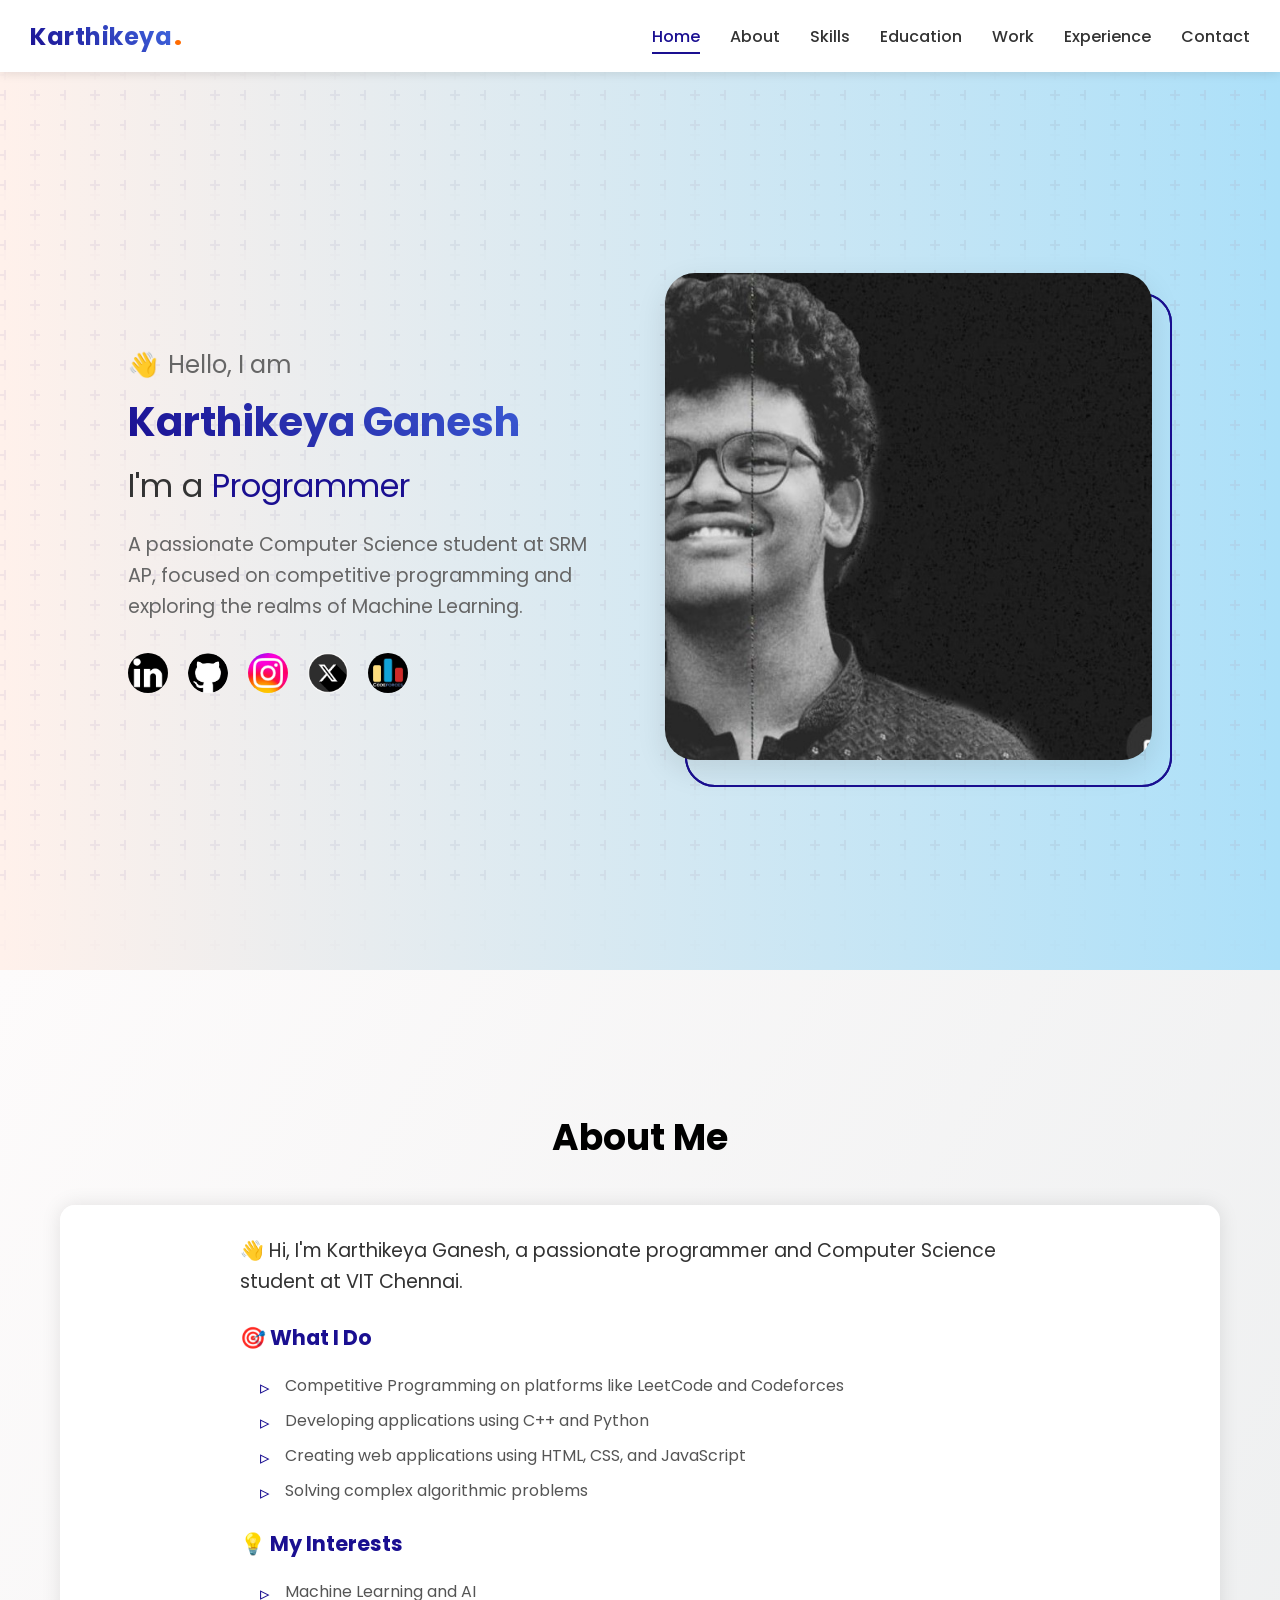
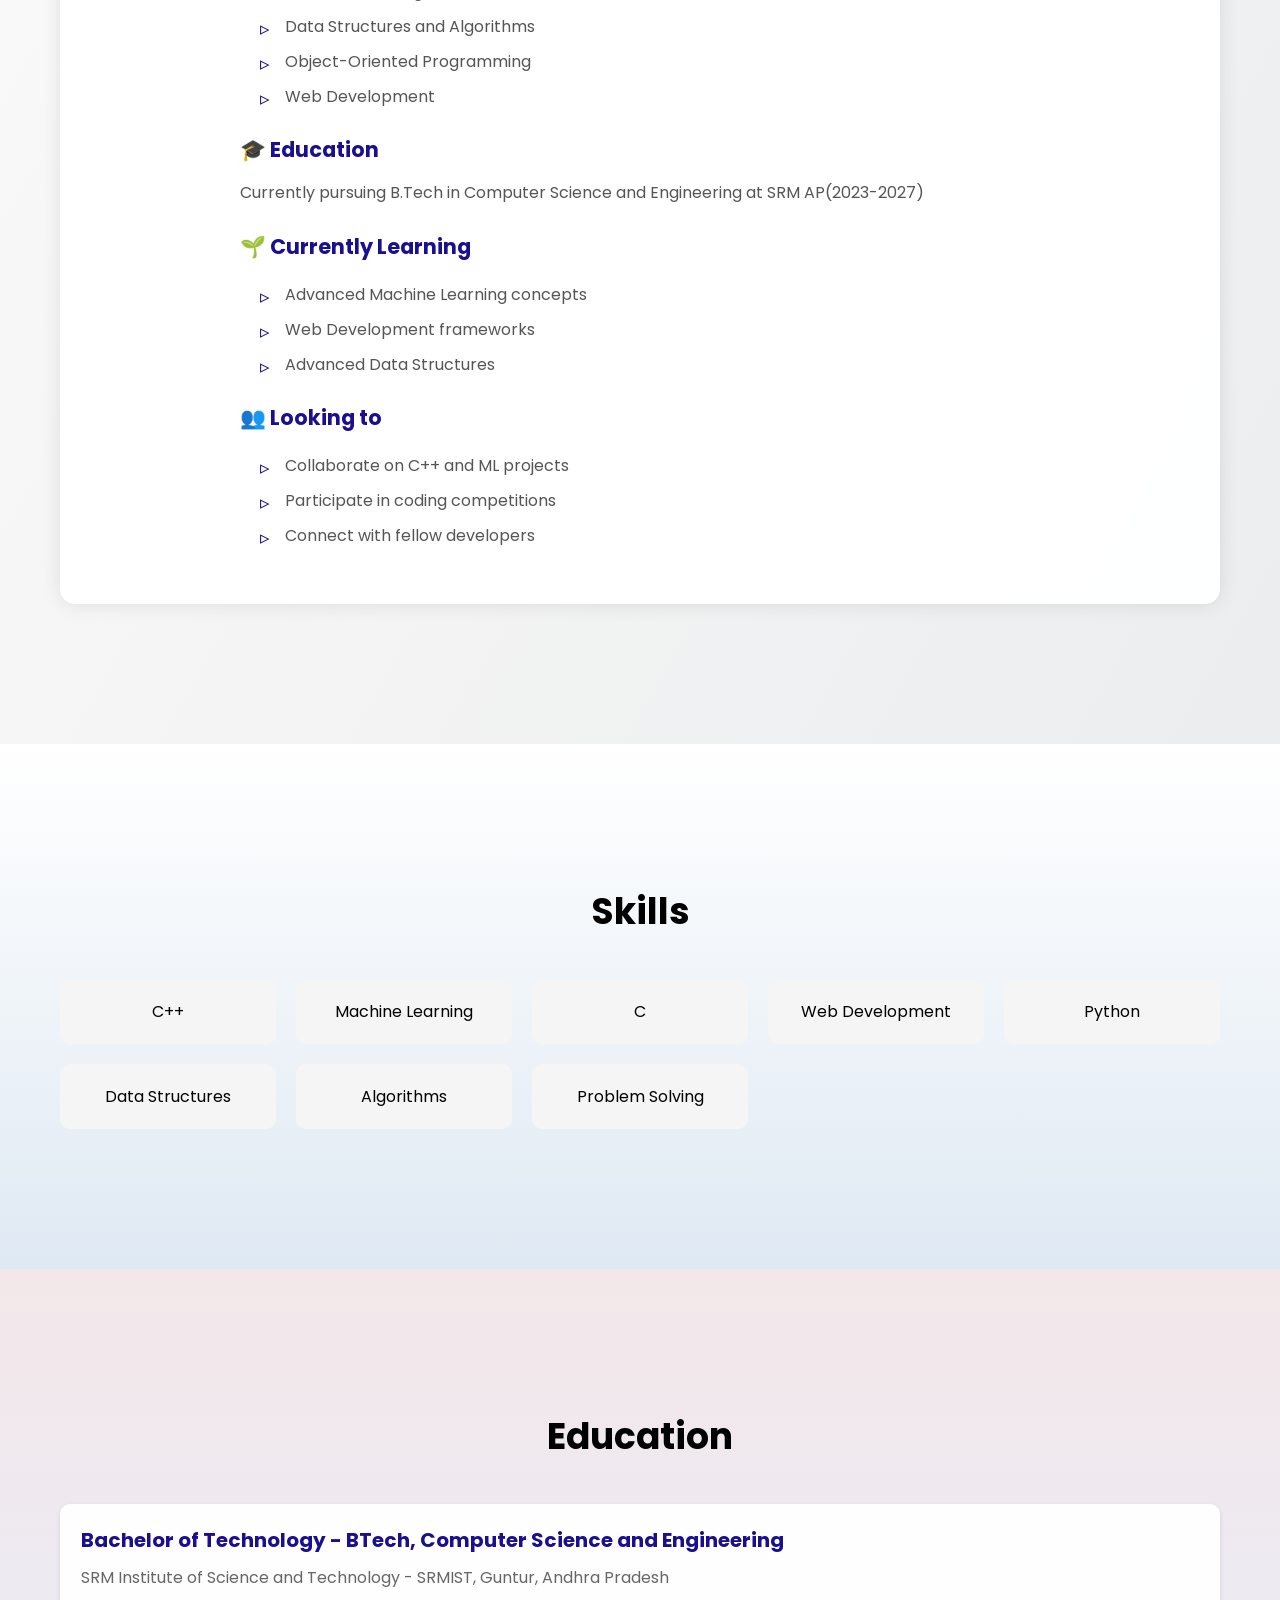
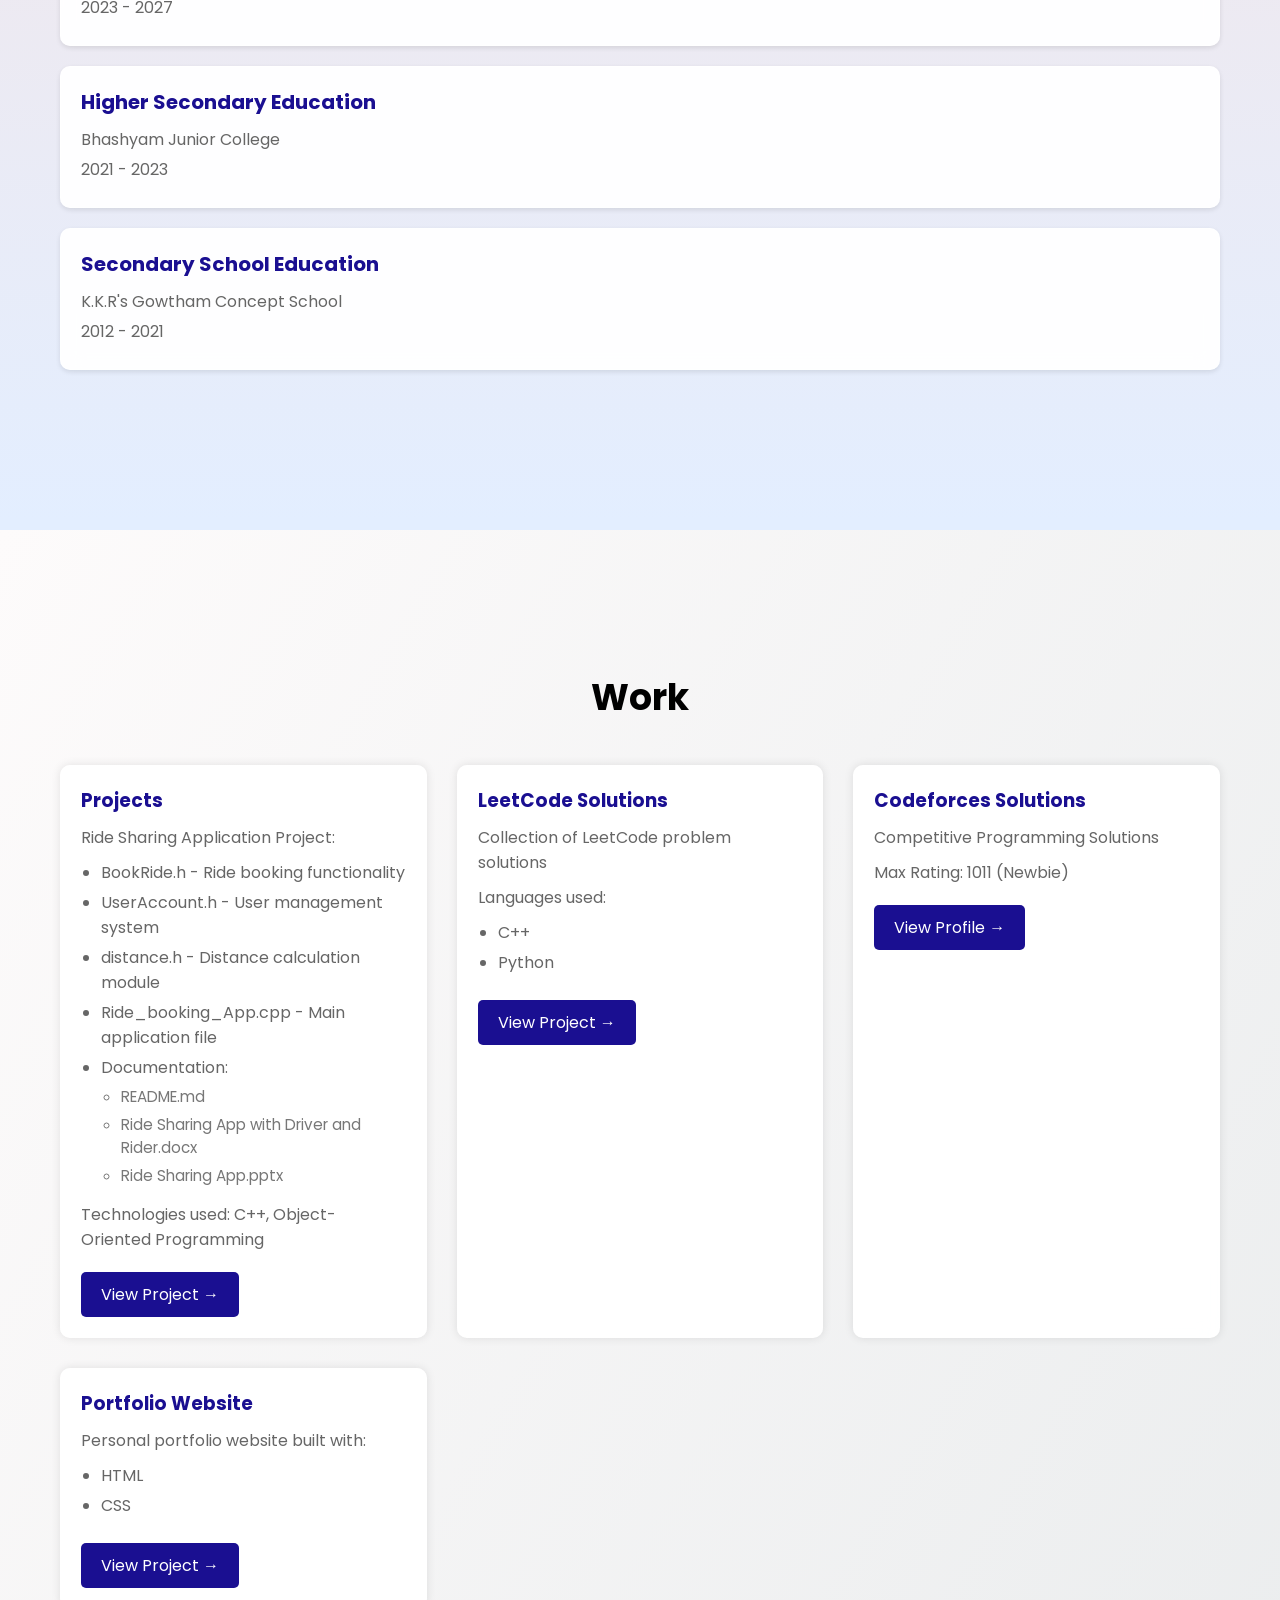
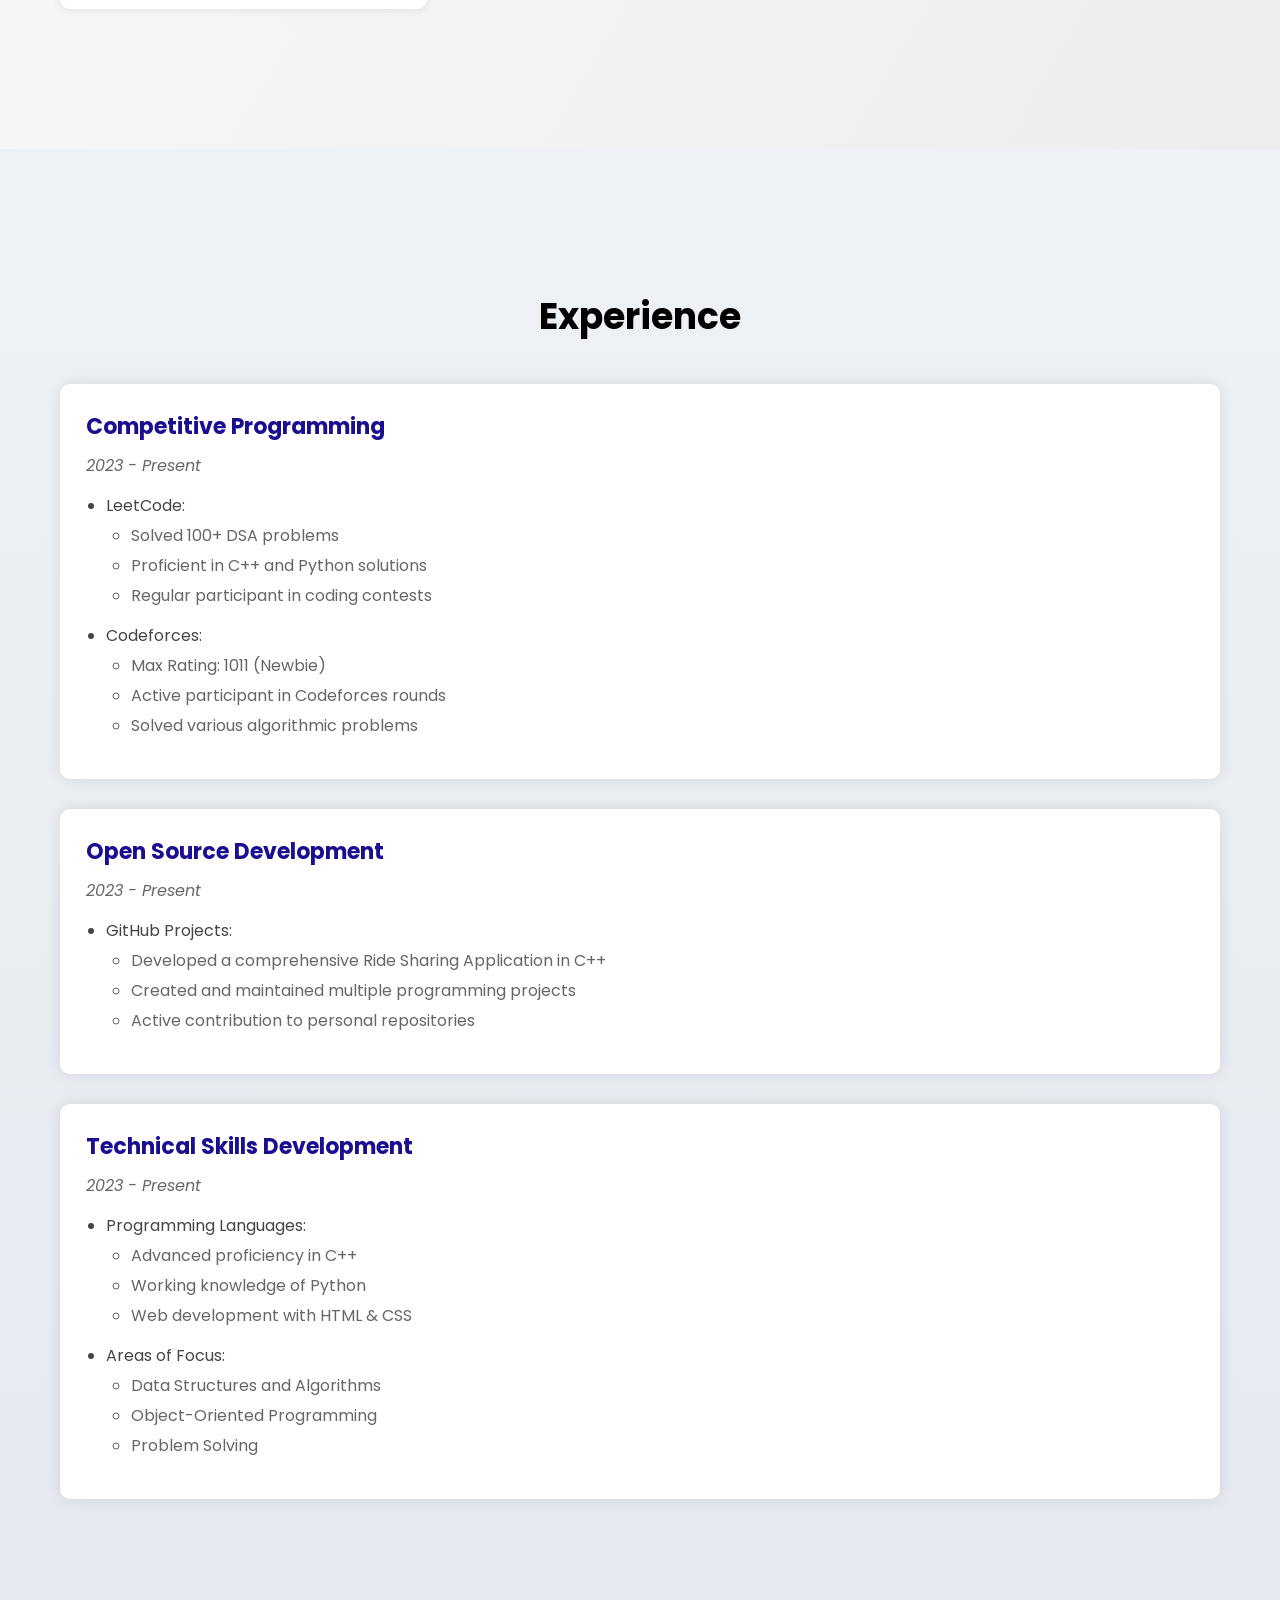
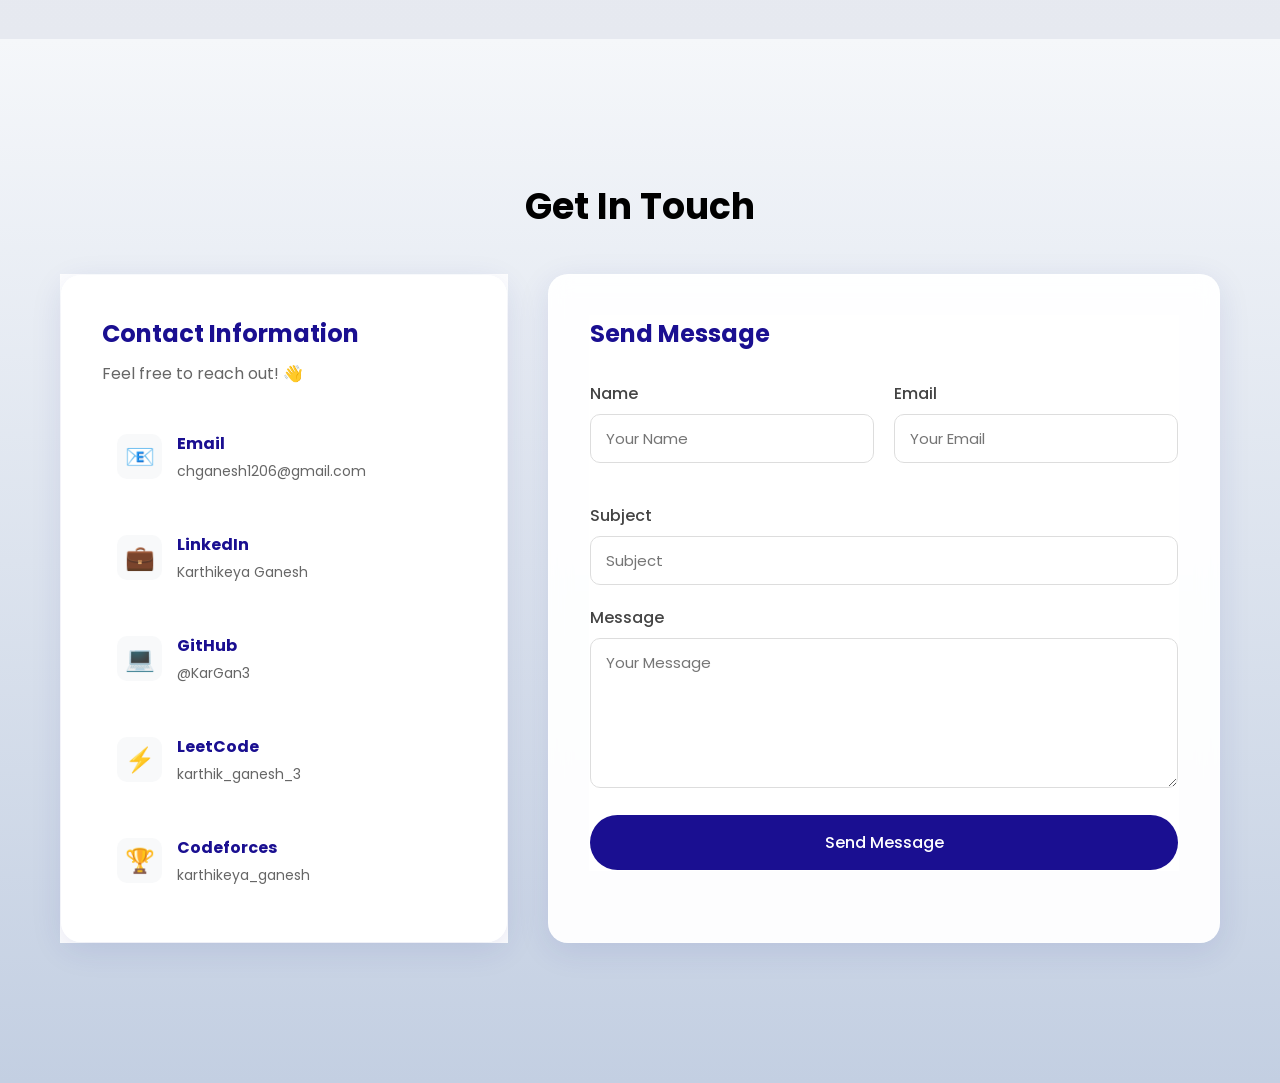
==== Index.html @ 3fb60b32 "portfolio" ====
<!DOCTYPE html>
<html lang="en">
<head>
  <meta charset="UTF-8">
  <meta name="viewport" content="width=device-width, initial-scale=1.0">
  <title>Portfolio</title>
  <link rel="stylesheet" href="portfolio.css">
  <link href="https://fonts.googleapis.com/css2?family=Poppins:wght@400;500;600;700&display=swap" rel="stylesheet">
</head>
<body>
  <nav>
    <div class="nav-brand">
      <span class="brand-text">Karthikeya</span>
      <span class="brand-dot">.</span>
    </div>
    <div class="nav-links">
      <a href="#home" class="active">Home</a>
      <a href="#about">About</a>
      <a href="#skills">Skills</a>
      <a href="#education">Education</a>
      <a href="#work">Work</a>
      <a href="#experience">Experience</a>
      <a href="#contact">Contact</a>
    </div>
  </nav>

  <section id="home" class="hero">
    <div class="hero-content">
      <div class="greeting">
        <span class="wave">👋</span> Hello, I am
      </div>
      <h1 class="name">Karthikeya Ganesh</h1>
      <div class="typing-container">
        <span class="static-text">I'm a </span>
        <span class="dynamic-text">
          <span>Programmer</span>
          <span>Problem Solver</span>
          <span>DSA Enthusiast</span>
        </span>
      </div>
      <p class="bio">
        A passionate Computer Science student at SRM AP, focused on competitive programming 
        and exploring the realms of Machine Learning.
      </p>
      <div class="social-links">
        <a href="https://www.linkedin.com/in/karthikeya-ganesh-0286682b3" target="_blank">
          <img src="linkedin.png" alt="LinkedIn">
        </a>
        <a href="https://github.com/KarGan3" target="_blank">
          <img src="github.png" alt="GitHub">
        </a>
        <a href="https://instagram.com/kartik_ganesh_3" target="_blank">
          <img src="instagram.jpeg" alt="Instagram">
        </a>
        <a href="https://leetcode.com/u/karthik_ganesh_3/" target="_blank">
          <img src="leetcode.png" alt="LeetCode">
        </a>
        <a href="https://codeforces.com/profile/karthikeya_ganesh" target="_blank">
          <img src="codeforces.png" alt="Codeforces">
        </a>
      </div>
    </div>
    <div class="hero-image">
      <img src="hero.jpeg" alt="Karthikeya Ganesh">
      <div class="hero-shape"></div>
    </div>
  </section>

  <section id="about">
    <div class="container">
      <h2>About Me</h2>
      <div class="about-content">
        <div class="about-text">
          <p class="about-intro">👋 Hi, I'm Karthikeya Ganesh, a passionate programmer and Computer Science student at VIT Chennai.</p>
          
          <div class="about-section">
            <h3>🎯 What I Do</h3>
            <ul>
              <li>Competitive Programming on platforms like LeetCode and Codeforces</li>
              <li>Developing applications using C++ and Python</li>
              <li>Creating web applications using HTML, CSS, and JavaScript</li>
              <li>Solving complex algorithmic problems</li>
            </ul>
          </div>

          <div class="about-section">
            <h3>💡 My Interests</h3>
            <ul>
              <li>Machine Learning and AI</li>
              <li>Data Structures and Algorithms</li>
              <li>Object-Oriented Programming</li>
              <li>Web Development</li>
            </ul>
          </div>

          <div class="about-section">
            <h3>🎓 Education</h3>
            <p>Currently pursuing B.Tech in Computer Science and Engineering at SRM AP(2023-2027)</p>
          </div>

          <div class="about-section">
            <h3>🌱 Currently Learning</h3>
            <ul>
              <li>Advanced Machine Learning concepts</li>
              <li>Web Development frameworks</li>
              <li>Advanced Data Structures</li>
            </ul>
          </div>

          <div class="about-section">
            <h3>👥 Looking to</h3>
            <ul>
              <li>Collaborate on C++ and ML projects</li>
              <li>Participate in coding competitions</li>
              <li>Connect with fellow developers</li>
            </ul>
          </div>
        </div>
      </div>
    </div>
  </section>

  <section id="skills">
    <div class="container">
      <h2>Skills</h2>
      <div class="skills-grid">
        <div class="skill-item">C++</div>
        <div class="skill-item">Machine Learning</div>
        <div class="skill-item">C</div>
        <div class="skill-item">Web Development</div>
        <div class="skill-item">Python</div>
        <div class="skill-item">Data Structures</div>
        <div class="skill-item">Algorithms</div>
        <div class="skill-item">Problem Solving</div>
      </div>
    </div>
  </section>

  <section id="education">
    <div class="container">
      <h2>Education</h2>
      <div class="education-item">
        <h3>Bachelor of Technology - BTech, Computer Science and Engineering</h3>
        <p>SRM Institute of Science and Technology - SRMIST, Guntur, Andhra Pradesh</p>
        <p>2023 - 2027</p>
      </div>
      <div class="education-item">
        <h3>Higher Secondary Education</h3>
        <p>Bhashyam Junior College</p>
        <p>2021 - 2023</p>
      </div>
      <div class="education-item">
        <h3>Secondary School Education</h3>
        <p>K.K.R's Gowtham Concept School</p>
        <p>2012 - 2021</p>
      </div>
    </div>
  </section>

  <section id="work">
    <div class="container">
      <h2>Work</h2>
      <div class="work-grid">
        <div class="work-item">
          <h3>Projects</h3>
          <p>Ride Sharing Application Project:</p>
          <ul>
            <li>BookRide.h - Ride booking functionality</li>
            <li>UserAccount.h - User management system</li>
            <li>distance.h - Distance calculation module</li>
            <li>Ride_booking_App.cpp - Main application file</li>
            <li>Documentation:
              <ul>
                <li>README.md</li>
                <li>Ride Sharing App with Driver and Rider.docx</li>
                <li>Ride Sharing App.pptx</li>
              </ul>
            </li>
          </ul>
          <p>Technologies used: C++, Object-Oriented Programming</p>
          <a href="https://github.com/KarGan3/project" target="_blank" class="project-link">View Project →</a>
        </div>
        <div class="work-item">
          <h3>LeetCode Solutions</h3>
          <p>Collection of LeetCode problem solutions</p>
          <p>Languages used:</p>
          <ul>
            <li>C++</li>
            <li>Python</li>
          </ul>
          <a href="https://github.com/KarGan3/LeetCode" target="_blank" class="project-link">View Project →</a>
        </div>
        <div class="work-item">
          <h3>Codeforces Solutions</h3>
          <p>Competitive Programming Solutions</p>
          <p>Max Rating: 1011 (Newbie)</p>
          <a href="https://codeforces.com/profile/karthikeya_ganesh" target="_blank" class="project-link">View Profile →</a>
        </div>
        <div class="work-item">
          <h3>Portfolio Website</h3>
          <p>Personal portfolio website built with:</p>
          <ul>
            <li>HTML</li>
            <li>CSS</li>
          </ul>
          <a href="https://github.com/KarGan3/portfolio" target="_blank" class="project-link">View Project →</a>
        </div>
      </div>
    </div>
  </section>

  <section id="experience">
    <div class="container">
      <h2>Experience</h2>
      <div class="experience-grid">
        <div class="experience-item">
          <h3>Competitive Programming</h3>
          <p class="experience-period">2023 - Present</p>
          <ul>
            <li>LeetCode:
              <ul>
                <li>Solved 100+ DSA problems</li>
                <li>Proficient in C++ and Python solutions</li>
                <li>Regular participant in coding contests</li>
              </ul>
            </li>
            <li>Codeforces:
              <ul>
                <li>Max Rating: 1011 (Newbie)</li>
                <li>Active participant in Codeforces rounds</li>
                <li>Solved various algorithmic problems</li>
              </ul>
            </li>
          </ul>
        </div>

        <div class="experience-item">
          <h3>Open Source Development</h3>
          <p class="experience-period">2023 - Present</p>
          <ul>
            <li>GitHub Projects:
              <ul>
                <li>Developed a comprehensive Ride Sharing Application in C++</li>
                <li>Created and maintained multiple programming projects</li>
                <li>Active contribution to personal repositories</li>
              </ul>
            </li>
          </ul>
        </div>

        <div class="experience-item">
          <h3>Technical Skills Development</h3>
          <p class="experience-period">2023 - Present</p>
          <ul>
            <li>Programming Languages:
              <ul>
                <li>Advanced proficiency in C++</li>
                <li>Working knowledge of Python</li>
                <li>Web development with HTML & CSS</li>
              </ul>
            </li>
            <li>Areas of Focus:
              <ul>
                <li>Data Structures and Algorithms</li>
                <li>Object-Oriented Programming</li>
                <li>Problem Solving</li>
              </ul>
            </li>
          </ul>
        </div>
      </div>
    </div>
  </section>

  <section id="contact">
    <div class="container">
      <h2>Get In Touch</h2>
      <div class="contact-wrapper">
        <div class="contact-info">
          <div class="contact-card">
            <div class="contact-header">
              <h3>Contact Information</h3>
              <p>Feel free to reach out! 👋</p>
            </div>
            
            <div class="contact-links">
              <a href="mailto:chganesh1206@gmail.com" class="contact-link">
                <div class="icon">📧</div>
                <div class="link-content">
                  <h4>Email</h4>
                  <p>chganesh1206@gmail.com</p>
                </div>
              </a>

              <a href="https://www.linkedin.com/in/karthikeya-ganesh-0286682b3" target="_blank" class="contact-link">
                <div class="icon">💼</div>
                <div class="link-content">
                  <h4>LinkedIn</h4>
                  <p>Karthikeya Ganesh</p>
                </div>
              </a>

              <a href="https://github.com/KarGan3" target="_blank" class="contact-link">
                <div class="icon">💻</div>
                <div class="link-content">
                  <h4>GitHub</h4>
                  <p>@KarGan3</p>
                </div>
              </a>

              <a href="https://leetcode.com/u/karthik_ganesh_3/" target="_blank" class="contact-link">
                <div class="icon">⚡</div>
                <div class="link-content">
                  <h4>LeetCode</h4>
                  <p>karthik_ganesh_3</p>
                </div>
              </a>

              <a href="https://codeforces.com/profile/karthikeya_ganesh" target="_blank" class="contact-link">
                <div class="icon">🏆</div>
                <div class="link-content">
                  <h4>Codeforces</h4>
                  <p>karthikeya_ganesh</p>
                </div>
              </a>
            </div>
          </div>
        </div>

        <div class="contact-form-wrapper">
          <form class="contact-form">
            <h3>Send Message</h3>
            <div class="form-row">
              <div class="form-group">
                <label for="name">Name</label>
                <input type="text" id="name" required placeholder="Your Name">
              </div>
              <div class="form-group">
                <label for="email">Email</label>
                <input type="email" id="email" required placeholder="Your Email">
              </div>
            </div>
            <div class="form-group">
              <label for="subject">Subject</label>
              <input type="text" id="subject" required placeholder="Subject">
            </div>
            <div class="form-group">
              <label for="message">Message</label>
              <textarea id="message" required placeholder="Your Message"></textarea>
            </div>
            <button type="submit" class="send-btn">Send Message</button>
          </form>
        </div>
      </div>
    </div>
  </section>

  <script>
    // Add scroll event listener to handle nav bar styling
    window.addEventListener('scroll', function() {
      const nav = document.querySelector('nav');
      if (window.scrollY > 50) {
        nav.classList.add('scrolled');
      } else {
        nav.classList.remove('scrolled');
      }
    });

    // Add active class to current section in nav
    const sections = document.querySelectorAll('section');
    const navLinks = document.querySelectorAll('.nav-links a');

    window.addEventListener('scroll', () => {
      let current = '';
      
      sections.forEach(section => {
        const sectionTop = section.offsetTop;
        const sectionHeight = section.clientHeight;
        
        if (pageYOffset >= sectionTop - 150) {
          current = section.getAttribute('id');
        }
      });

      navLinks.forEach(link => {
        link.classList.remove('active');
        if (link.getAttribute('href').slice(1) === current) {
          link.classList.add('active');
        }
      });
    });

    // Typing animation
    const texts = document.querySelectorAll('.dynamic-text span');
    let index = 0;

    function changeText() {
      texts[index].classList.remove('active');
      index = (index + 1) % texts.length;
      texts[index].classList.add('active');
    }

    texts[0].classList.add('active');
    setInterval(changeText, 3000);
  </script>
</body>
</html>
---- portfolio.css ----
* {
    margin: 0;
    padding: 0;
    box-sizing: border-box;
    font-family: 'Poppins', sans-serif;
  }
  
  body {
    background: #fff;
    overflow-x: hidden;
    padding-top: 70px;
  }
  
  nav {
    position: fixed;
    top: 0;
    left: 0;
    right: 0;
    z-index: 1000;
    background: rgba(255, 255, 255, 0.95);
    backdrop-filter: blur(10px);
    padding: 15px 30px;
    display: flex;
    justify-content: space-between;
    align-items: center;
    box-shadow: 0 2px 10px rgba(0, 0, 0, 0.1);
    transition: all 0.3s ease;
  }
  
  .nav-brand {
    display: flex;
    align-items: center;
    font-size: 24px;
    font-weight: 700;
    color: #1a0f91;
    text-decoration: none;
    letter-spacing: 0.5px;
  }
  
  .brand-text {
    background: linear-gradient(45deg, #1a0f91, #4169E1);
    -webkit-background-clip: text;
    -webkit-text-fill-color: transparent;
    transition: all 0.3s ease;
  }
  
  .brand-dot {
    color: #ff6b00;
    font-size: 28px;
    margin-left: 2px;
    animation: pulse 2s infinite;
  }
  
  @keyframes pulse {
    0% { transform: scale(1); }
    50% { transform: scale(1.2); }
    100% { transform: scale(1); }
  }
  
  .nav-brand:hover .brand-text {
    background: linear-gradient(45deg, #4169E1, #1a0f91);
    -webkit-background-clip: text;
    -webkit-text-fill-color: transparent;
  }
  
  nav.scrolled {
    padding: 10px 30px;
    background: rgba(255, 255, 255, 0.98);
  }
  
  .nav-links {
    display: flex;
    gap: 30px;
  }
  
  .nav-links a {
    color: #333;
    text-decoration: none;
    font-weight: 500;
    transition: color 0.3s ease;
    position: relative;
  }
  
  .nav-links a:hover {
    color: #1a0f91;
  }
  
  .nav-links a::after {
    content: '';
    position: absolute;
    bottom: -5px;
    left: 0;
    width: 0;
    height: 2px;
    background: #1a0f91;
    transition: width 0.3s ease;
  }
  
  .nav-links a:hover::after {
    width: 100%;
  }
  
  .nav-links a.active {
    color: #1a0f91;
  }
  
  .nav-links a.active::after {
    width: 100%;
  }
  
  .hero {
    min-height: 100vh;
    display: flex;
    align-items: center;
    justify-content: space-between;
    padding: 0 10%;
    gap: 50px;
    position: relative;
    overflow: hidden;
  }
  
  .hero-content {
    flex: 1;
    max-width: 600px;
  }
  
  .hero-content h1 {
    font-size: 2.5em;
    color: #333;
    margin-bottom: 10px;
  }
  
  .hero-content h2 {
    font-size: 3em;
    color: #1a0f91;
    margin-bottom: 20px;
  }
  
  .hero-content h2 span {
    background: linear-gradient(45deg, #1a0f91, #4169E1);
    -webkit-background-clip: text;
    -webkit-text-fill-color: transparent;
  }
  
  .hero-content p {
    font-size: 1.2em;
    color: #666;
    margin-bottom: 30px;
  }
  
  .hero-image {
    flex: 1;
    max-width: 500px;
    position: relative;
  }
  
  .hero-image img {
    width: 100%;
    height: auto;
    border-radius: 30px;
    box-shadow: 0 10px 30px rgba(0,0,0,0.1);
    transition: transform 0.3s ease;
    object-fit: cover;
    aspect-ratio: 1;
  }
  
  .hero-image::before {
    content: '';
    position: absolute;
    top: 20px;
    left: 20px;
    right: -20px;
    bottom: -20px;
    border: 2px solid #1a0f91;
    border-radius: 30px;
    z-index: -1;
    transition: all 0.3s ease;
  }
  
  .hero-image:hover img {
    transform: translate(-10px, -10px);
  }
  
  .hero-image:hover::before {
    transform: translate(10px, 10px);
  }
  
  .about-btn {
    display: inline-block;
    padding: 15px 30px;
    background: #1a0f91;
    color: white;
    text-decoration: none;
    border-radius: 25px;
    font-weight: 500;
    transition: all 0.3s ease;
    margin-bottom: 30px;
  }
  
  .about-btn:hover {
    background: #150c6e;
    transform: translateY(-2px);
    box-shadow: 0 5px 15px rgba(26, 15, 145, 0.2);
  }
  
  .social-links {
    display: flex;
    gap: 20px;
    align-items: center;
  }
  
  .social-links a {
    width: 40px;
    height: 40px;
    border-radius: 50%;
    overflow: hidden;
    transition: transform 0.3s ease;
  }
  
  .social-links img {
    width: 100%;
    height: 100%;
    object-fit: cover;
  }
  
  .social-links a:hover {
    transform: translateY(-5px);
  }
  
  .background-pattern {
    position: absolute;
    top: 0;
    left: 0;
    width: 100%;
    height: 100%;
    z-index: -1;
    opacity: 0.1;
    pointer-events: none;
  }
  
  .container {
    max-width: 1200px;
    margin: 0 auto;
    padding: 80px 20px;
  }
  
  section {
    padding: 60px 0;
  }
  
  section h2 {
    text-align: center;
    margin-bottom: 40px;
    font-size: 36px;
  }
  
  .skills-grid {
    display: grid;
    grid-template-columns: repeat(auto-fit, minmax(200px, 1fr));
    gap: 20px;
    text-align: center;
  }
  
  .skill-item {
    padding: 20px;
    background: #f5f5f5;
    border-radius: 10px;
    transition: transform 0.3s ease, box-shadow 0.3s ease;
  }
  
  .skill-item:hover {
    transform: translateY(-5px);
    box-shadow: 0 5px 15px rgba(0,0,0,0.1);
  }
  
  .work-grid {
    display: grid;
    grid-template-columns: repeat(auto-fit, minmax(300px, 1fr));
    gap: 30px;
  }
  
  .work-item {
    background: #fff;
    border-radius: 10px;
    padding: 20px;
    overflow: hidden;
    box-shadow: 0 0 10px rgba(0,0,0,0.1);
    transition: transform 0.3s ease;
    background: rgba(255, 255, 255, 0.95);
    backdrop-filter: blur(10px);
    border: 1px solid rgba(255, 255, 255, 0.18);
  }
  
  .work-item:hover {
    transform: translateY(-5px);
  }
  
  .work-item h3 {
    color: #1a0f91;
    margin-bottom: 10px;
  }
  
  .work-item p {
    color: #666;
    margin-bottom: 10px;
  }
  
  .work-item ul {
    color: #666;
    margin-left: 20px;
    margin-bottom: 15px;
  }
  
  .work-item ul li {
    margin-bottom: 5px;
  }
  
  .project-link {
    display: inline-block;
    padding: 10px 20px;
    background: #1a0f91;
    color: white;
    text-decoration: none;
    border-radius: 5px;
    margin-top: 10px;
    transition: background 0.3s ease;
  }
  
  .project-link:hover {
    background: #150c6e;
  }
  
  .about-content ul {
    margin: 20px 0;
    padding-left: 20px;
  }
  
  .about-content li {
    margin: 10px 0;
  }
  
  .education-item {
    background: #f8f9fa;
    padding: 20px;
    border-radius: 10px;
    margin-bottom: 20px;
    box-shadow: 0 2px 5px rgba(0,0,0,0.1);
    background: rgba(255, 255, 255, 0.95);
    backdrop-filter: blur(10px);
    border: 1px solid rgba(255, 255, 255, 0.18);
  }
  
  .education-item h3 {
    color: #1a0f91;
    margin-bottom: 10px;
    font-size: 20px;
  }
  
  .education-item p {
    color: #666;
    margin-bottom: 5px;
  }
  
  .work-item ul ul {
    margin-left: 20px;
    margin-top: 5px;
    margin-bottom: 5px;
  }
  
  .work-item ul ul li {
    font-size: 0.95em;
    color: #777;
  }
  
  .about-content {
    background: #fff;
    border-radius: 15px;
    padding: 30px;
    box-shadow: 0 0 20px rgba(0,0,0,0.1);
    background: rgba(255, 255, 255, 0.95);
    backdrop-filter: blur(10px);
    border: 1px solid rgba(255, 255, 255, 0.18);
  }
  
  .about-intro {
    font-size: 1.2em;
    color: #333;
    margin-bottom: 25px;
    line-height: 1.6;
  }
  
  .about-section {
    margin-bottom: 25px;
  }
  
  .about-section h3 {
    color: #1a0f91;
    font-size: 1.3em;
    margin-bottom: 15px;
    display: flex;
    align-items: center;
    gap: 10px;
  }
  
  .about-section p {
    color: #555;
    line-height: 1.6;
    margin-bottom: 15px;
  }
  
  .about-section ul {
    list-style-type: none;
    padding-left: 20px;
  }
  
  .about-section ul li {
    color: #555;
    margin-bottom: 10px;
    position: relative;
    padding-left: 25px;
  }
  
  .about-section ul li::before {
    content: "▹";
    color: #1a0f91;
    position: absolute;
    left: 0;
    font-size: 1.2em;
  }
  
  .about-text {
    max-width: 800px;
    margin: 0 auto;
  }
  
  @media (max-width: 768px) {
    .about-content {
      padding: 20px;
    }
  
    .about-intro {
      font-size: 1.1em;
    }
  
    .about-section h3 {
      font-size: 1.2em;
    }
  
    nav {
      padding: 10px 20px;
    }
  
    .nav-brand {
      font-size: 20px;
    }
  
    .nav-links {
      gap: 15px;
      font-size: 0.9em;
    }
  }
  
  /* Hover effects */
  .about-section ul li:hover {
    transform: translateX(5px);
    transition: transform 0.3s ease;
  }
  
  .about-content:hover {
    transform: translateY(-5px);
    transition: transform 0.3s ease;
  }
  
  /* Section-specific backgrounds */
  #home {
    background: linear-gradient(to right, #fff1eb 0%, #ace0f9 100%);
  }
  
  #about {
    background: linear-gradient(120deg, #fdfbfb 0%, #ebedee 100%);
  }
  
  #skills {
    background: linear-gradient(to top, #dfe9f3 0%, white 100%);
  }
  
  #education {
    background: linear-gradient(to bottom, #f3e7e9 0%, #e3eeff 99%, #e3eeff 100%);
  }
  
  #work {
    background: linear-gradient(120deg, #fdfbfb 0%, #ebedee 100%);
  }
  
  #experience {
    background: linear-gradient(to top, #e6e9f0 0%, #eef1f5 100%);
  }
  
  #contact {
    background: linear-gradient(to bottom, #f5f7fa 0%, #c3cfe2 100%);
  }
  
  /* Add subtle pattern overlay */
  section::before {
    content: '';
    position: absolute;
    top: 0;
    left: 0;
    width: 100%;
    height: 100%;
    background-image: url("data:image/svg+xml,%3Csvg width='60' height='60' viewBox='0 0 60 60' xmlns='http://www.w3.org/2000/svg'%3E%3Cg fill='none' fill-rule='evenodd'%3E%3Cg fill='%239C92AC' fill-opacity='0.05'%3E%3Cpath d='M36 34v-4h-2v4h-4v2h4v4h2v-4h4v-2h-4zm0-30V0h-2v4h-4v2h4v4h2V6h4V4h-4zM6 34v-4H4v4H0v2h4v4h2V6h4V4H6zM6 4V0H4v4H0v2h4v4h2V6h4V4H6z'/%3E%3C/g%3E%3C/g%3E%3C/svg%3E");
    opacity: 0.5;
    z-index: 0;
    pointer-events: none;
  }
  
  /* Ensure content stays above pattern */
  section > * {
    position: relative;
    z-index: 1;
  }
  
  /* Smooth transitions between sections */
  section {
    transition: background-color 0.5s ease;
  }
  
  /* Add subtle animation to background on hover */
  section:hover::before {
    animation: patternMove 20s linear infinite;
  }
  
  @keyframes patternMove {
    0% {
      background-position: 0 0;
    }
    100% {
      background-position: 60px 60px;
    }
  }
  
  /* Add glass effect to cards */
  .work-item,
  .education-item,
  .experience-item,
  .about-content,
  .contact-info,
  .contact-form {
    background: rgba(255, 255, 255, 0.95);
    backdrop-filter: blur(10px);
    border: 1px solid rgba(255, 255, 255, 0.18);
  }
  
  .experience-grid {
    display: grid;
    gap: 30px;
    margin-top: 20px;
  }
  
  .experience-item {
    background: #fff;
    border-radius: 10px;
    padding: 25px;
    box-shadow: 0 0 15px rgba(0,0,0,0.1);
    transition: transform 0.3s ease;
  }
  
  .experience-item:hover {
    transform: translateY(-5px);
  }
  
  .experience-item h3 {
    color: #1a0f91;
    margin-bottom: 10px;
    font-size: 22px;
  }
  
  .experience-period {
    color: #666;
    font-style: italic;
    margin-bottom: 15px;
  }
  
  .experience-item ul {
    margin-left: 20px;
    color: #444;
  }
  
  .experience-item ul ul {
    margin-left: 25px;
    margin-top: 5px;
    margin-bottom: 15px;
  }
  
  .experience-item ul li {
    margin-bottom: 10px;
  }
  
  .experience-item ul ul li {
    color: #666;
    margin-bottom: 5px;
  }
  
  .contact-wrapper {
    display: grid;
    grid-template-columns: 1fr 1.5fr;
    gap: 40px;
    margin-top: 30px;
  }
  
  .contact-card {
    background: rgba(255, 255, 255, 0.95);
    padding: 40px;
    border-radius: 20px;
    box-shadow: 0 8px 32px rgba(31, 38, 135, 0.1);
    backdrop-filter: blur(10px);
    border: 1px solid rgba(255, 255, 255, 0.18);
  }
  
  .contact-header {
    margin-bottom: 30px;
  }
  
  .contact-header h3 {
    color: #1a0f91;
    font-size: 24px;
    margin-bottom: 10px;
  }
  
  .contact-header p {
    color: #666;
    font-size: 16px;
  }
  
  .contact-links {
    display: flex;
    flex-direction: column;
    gap: 20px;
  }
  
  .contact-link {
    display: flex;
    align-items: center;
    padding: 15px;
    border-radius: 12px;
    background: rgba(255, 255, 255, 0.8);
    text-decoration: none;
    transition: all 0.3s ease;
  }
  
  .contact-link:hover {
    transform: translateX(10px);
    background: rgba(255, 255, 255, 0.95);
    box-shadow: 0 5px 15px rgba(0, 0, 0, 0.1);
  }
  
  .icon {
    width: 45px;
    height: 45px;
    background: #f8f9fa;
    border-radius: 10px;
    display: flex;
    align-items: center;
    justify-content: center;
    font-size: 24px;
    margin-right: 15px;
  }
  
  .link-content h4 {
    color: #1a0f91;
    margin-bottom: 5px;
  }
  
  .link-content p {
    color: #666;
    font-size: 14px;
  }
  
  .contact-form-wrapper {
    background: rgba(255, 255, 255, 0.95);
    padding: 40px;
    border-radius: 20px;
    box-shadow: 0 8px 32px rgba(31, 38, 135, 0.1);
    backdrop-filter: blur(10px);
    border: 1px solid rgba(255, 255, 255, 0.18);
  }
  
  .contact-form h3 {
    color: #1a0f91;
    font-size: 24px;
    margin-bottom: 30px;
  }
  
  .form-row {
    display: grid;
    grid-template-columns: 1fr 1fr;
    gap: 20px;
    margin-bottom: 20px;
  }
  
  .form-group {
    margin-bottom: 20px;
  }
  
  .form-group label {
    display: block;
    margin-bottom: 8px;
    color: #444;
    font-weight: 500;
  }
  
  .form-group input,
  .form-group textarea {
    width: 100%;
    padding: 12px 15px;
    border: 1px solid #ddd;
    border-radius: 10px;
    font-size: 15px;
    transition: all 0.3s ease;
    background: rgba(255, 255, 255, 0.9);
  }
  
  .form-group input:focus,
  .form-group textarea:focus {
    border-color: #1a0f91;
    outline: none;
    box-shadow: 0 0 0 3px rgba(26, 15, 145, 0.1);
  }
  
  .form-group textarea {
    height: 150px;
    resize: vertical;
  }
  
  .send-btn {
    background: #1a0f91;
    color: white;
    border: none;
    padding: 15px 30px;
    border-radius: 30px;
    font-size: 16px;
    cursor: pointer;
    transition: all 0.3s ease;
    width: 100%;
    font-weight: 500;
  }
  
  .send-btn:hover {
    background: #150c6e;
    transform: translateY(-2px);
    box-shadow: 0 5px 15px rgba(26, 15, 145, 0.2);
  }
  
  @media (max-width: 768px) {
    .contact-wrapper {
      grid-template-columns: 1fr;
    }
  
    .form-row {
      grid-template-columns: 1fr;
    }
  
    .contact-card,
    .contact-form-wrapper {
      padding: 30px;
    }
  }
  
  @media (max-width: 968px) {
    .hero {
      flex-direction: column;
      text-align: center;
      padding: 100px 5% 50px;
    }
  
    .hero-content {
      margin-bottom: 50px;
    }
  
    .social-links {
      justify-content: center;
    }
  
    .hero-image {
      max-width: 80%;
    }
  }
  
  @media (max-width: 480px) {
    .hero-content h1 {
      font-size: 2em;
    }
  
    .hero-content h2 {
      font-size: 2.5em;
    }
  
    .hero-image {
      max-width: 90%;
    }
  }
  
  .greeting {
    font-size: 1.5em;
    color: #666;
    margin-bottom: 10px;
    display: flex;
    align-items: center;
    gap: 10px;
  }
  
  .wave {
    animation: wave 2s infinite;
    display: inline-block;
    transform-origin: 70% 70%;
  }
  
  @keyframes wave {
    0% { transform: rotate(0deg); }
    10% { transform: rotate(14deg); }
    20% { transform: rotate(-8deg); }
    30% { transform: rotate(14deg); }
    40% { transform: rotate(-4deg); }
    50% { transform: rotate(10deg); }
    60% { transform: rotate(0deg); }
    100% { transform: rotate(0deg); }
  }
  
  .name {
    font-size: 3.5em;
    background: linear-gradient(45deg, #1a0f91, #4169E1);
    -webkit-background-clip: text;
    -webkit-text-fill-color: transparent;
    margin-bottom: 20px;
  }
  
  .typing-container {
    font-size: 2em;
    margin-bottom: 20px;
    color: #333;
  }
  
  .dynamic-text {
    display: inline-block;
    position: relative;
    color: #1a0f91;
  }
  
  .dynamic-text span {
    display: none;
  }
  
  .dynamic-text span.active {
    display: inline-block;
  }
  
  .bio {
    font-size: 1.2em;
    color: #666;
    line-height: 1.6;
    margin-bottom: 30px;
    max-width: 600px;
  }
  
  .cta-buttons {
    display: flex;
    gap: 20px;
    margin-bottom: 40px;
  }
  
  .primary-btn, .secondary-btn {
    padding: 15px 30px;
    border-radius: 30px;
    font-weight: 500;
    transition: all 0.3s ease;
    text-decoration: none;
  }
  
  .primary-btn {
    background: #1a0f91;
    color: white;
  }
  
  .secondary-btn {
    border: 2px solid #1a0f91;
    color: #1a0f91;
  }
  
  .primary-btn:hover {
    transform: translateY(-2px);
    box-shadow: 0 5px 15px rgba(26, 15, 145, 0.2);
    background: #150c6e;
  }
  
  .secondary-btn:hover {
    transform: translateY(-2px);
    box-shadow: 0 5px 15px rgba(26, 15, 145, 0.1);
    background: rgba(26, 15, 145, 0.1);
  }
  
  .social-links {
    display: flex;
    gap: 20px;
  }
  
  .social-link {
    width: 45px;
    height: 45px;
    border-radius: 50%;
    background: #f5f5f5;
    display: flex;
    align-items: center;
    justify-content: center;
    color: #1a0f91;
    text-decoration: none;
    transition: all 0.3s ease;
    font-size: 1.2em;
  }
  
  .social-link:hover {
    transform: translateY(-5px);
    background: #1a0f91;
    color: white;
    box-shadow: 0 5px 15px rgba(26, 15, 145, 0.2);
  }
  
  .hero-image {
    flex: 1;
    max-width: 500px;
    position: relative;
  }
  
  .hero-image img {
    width: 100%;
    height: auto;
    border-radius: 30px;
    position: relative;
    z-index: 2;
    transition: transform 0.3s ease;
  }
  
  .hero-shape {
    position: absolute;
    top: 20px;
    left: 20px;
    right: -20px;
    bottom: -20px;
    border: 2px solid #1a0f91;
    border-radius: 30px;
    z-index: 1;
    transition: all 0.3s ease;
  }
  
  .hero-image:hover img {
    transform: translate(-10px, -10px);
  }
  
  .hero-image:hover .hero-shape {
    transform: translate(10px, 10px);
  }
  
  @media (max-width: 968px) {
    .hero {
      flex-direction: column;
      text-align: center;
      padding: 120px 5% 50px;
    }
  
    .greeting {
      justify-content: center;
    }
  
    .cta-buttons {
      justify-content: center;
    }
  
    .social-links {
      justify-content: center;
    }
  
    .hero-image {
      max-width: 80%;
      margin-top: 50px;
    }
  
    .name {
      font-size: 2.8em;
    }
  
    .typing-container {
      font-size: 1.6em;
    }
  }
  
  @media (max-width: 480px) {
    .name {
      font-size: 2.2em;
    }
  
    .typing-container {
      font-size: 1.4em;
    }
  
    .cta-buttons {
      flex-direction: column;
    }
  
    .hero-image {
      max-width: 90%;
    }
  }
  
  /* Updated Skill badges with hexagonal shape */
  .skill-badges {
    display: flex;
    flex-wrap: wrap;
    gap: 20px;
    margin: 30px 0;
    justify-content: center;
  }
  
  .skill-badge {
    background: white;
    padding: 15px 25px;
    clip-path: polygon(10% 0, 90% 0, 100% 50%, 90% 100%, 10% 100%, 0 50%);
    box-shadow: 0 2px 4px rgba(0,0,0,0.1);
    transition: all 0.3s ease;
    border: 1px solid #e0e0e0;
    min-width: 140px;
    text-align: center;
    font-weight: 500;
  }
  
  .skill-badge:hover {
    transform: translateY(-5px);
    box-shadow: 0 4px 8px rgba(0,0,0,0.15);
    background: linear-gradient(45deg, #1a0f91, #4169E1);
    color: white;
  }
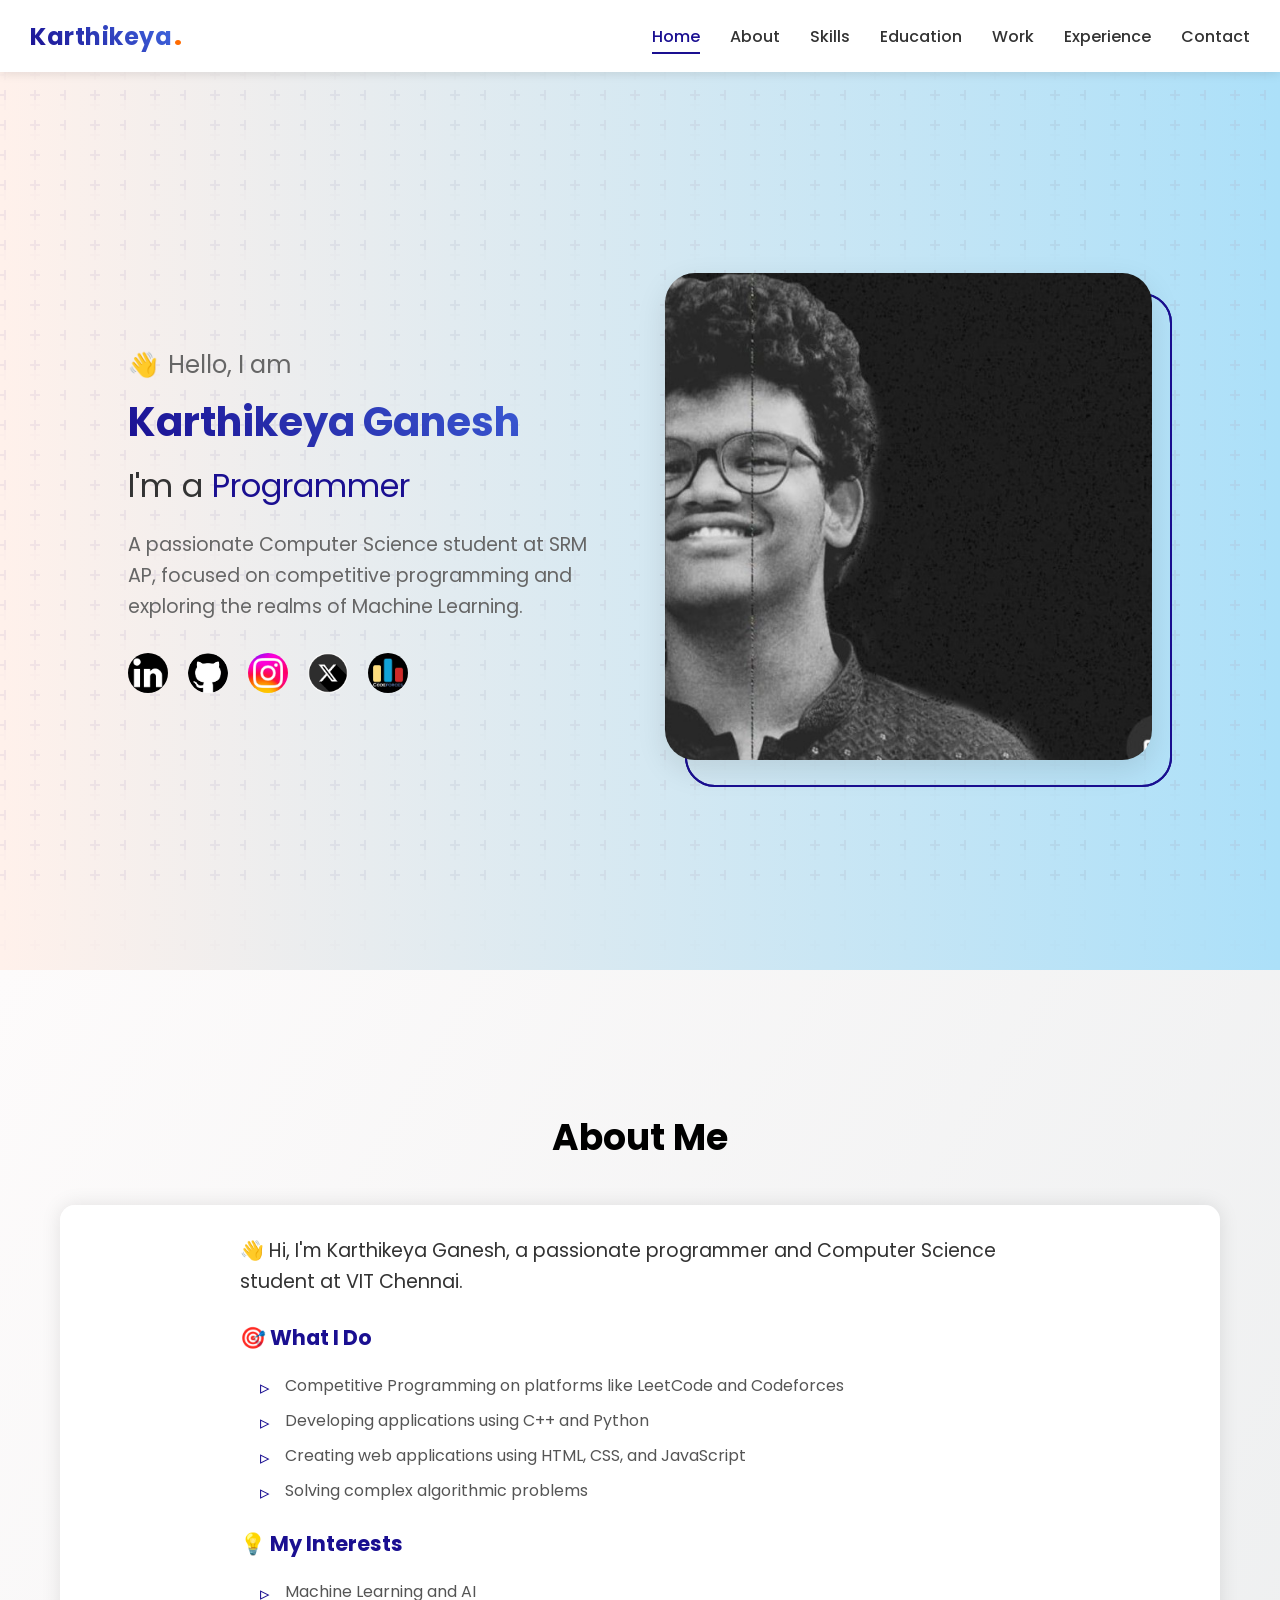
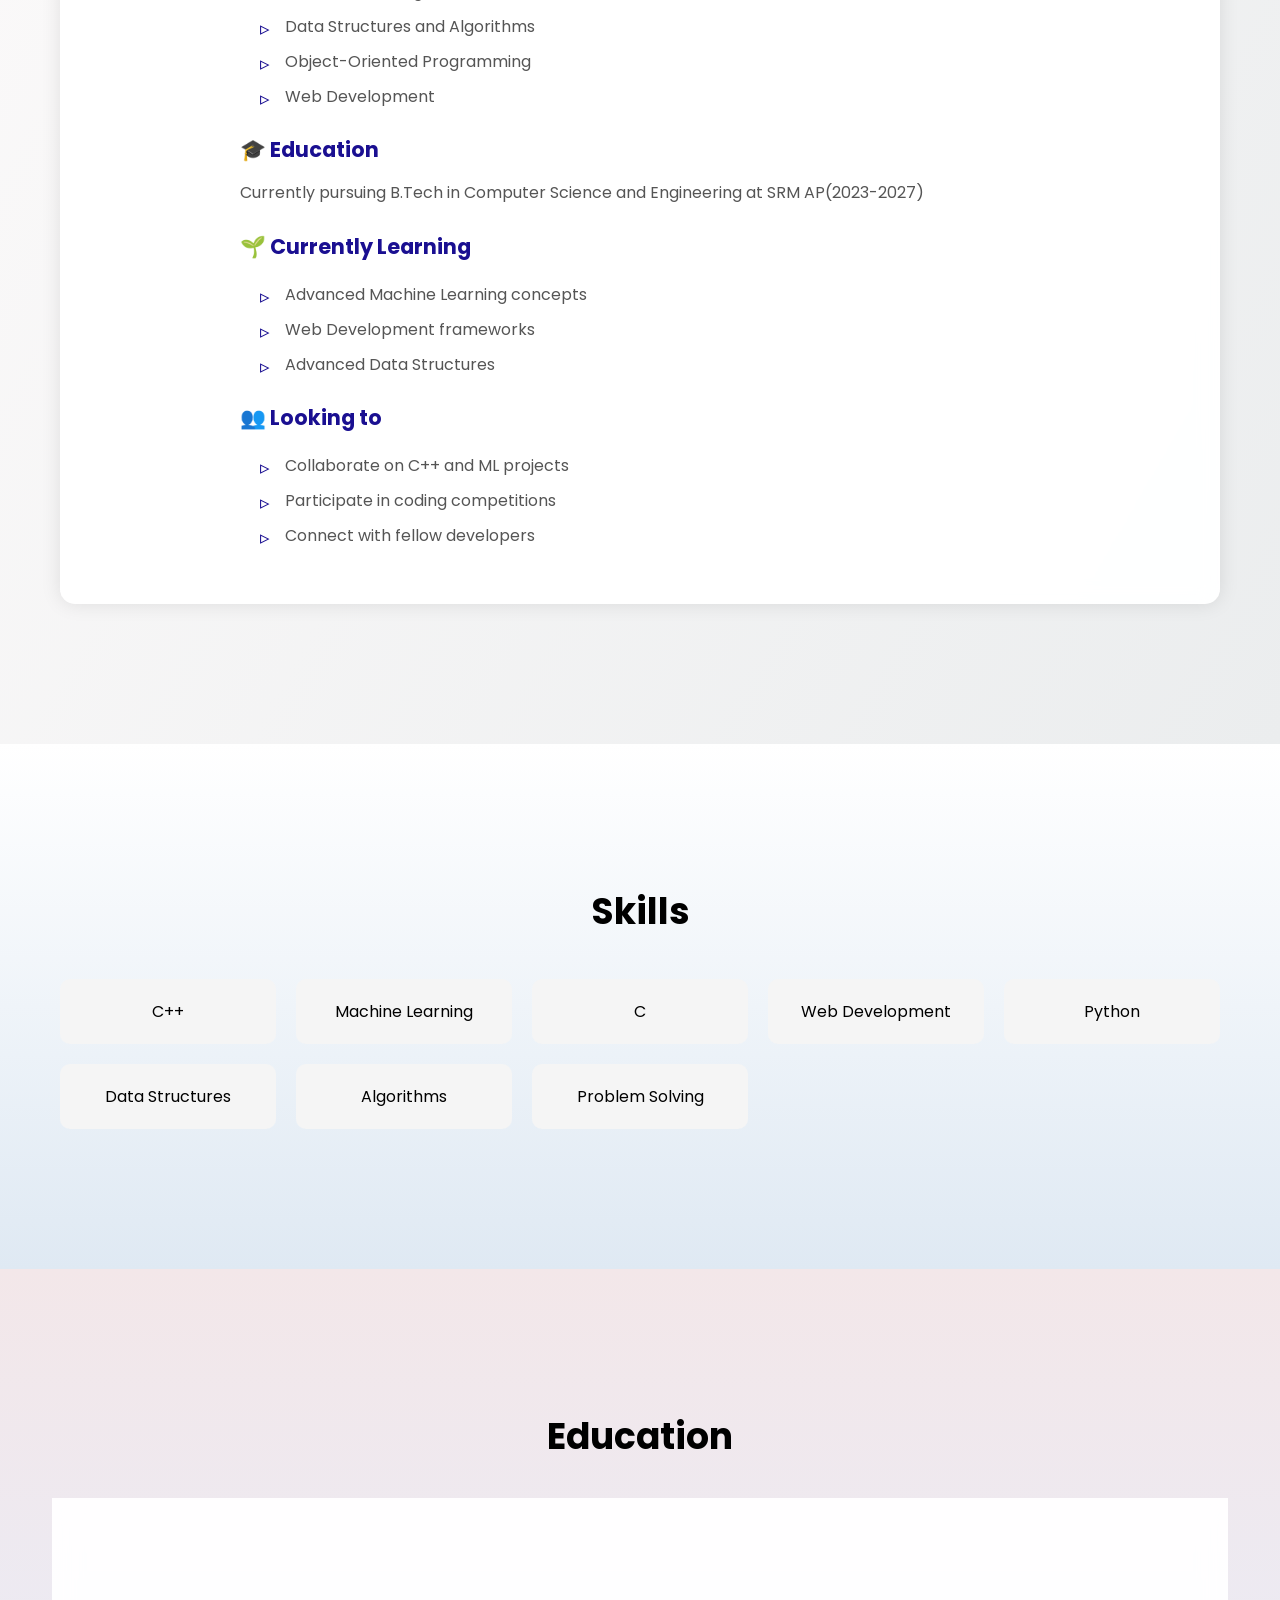
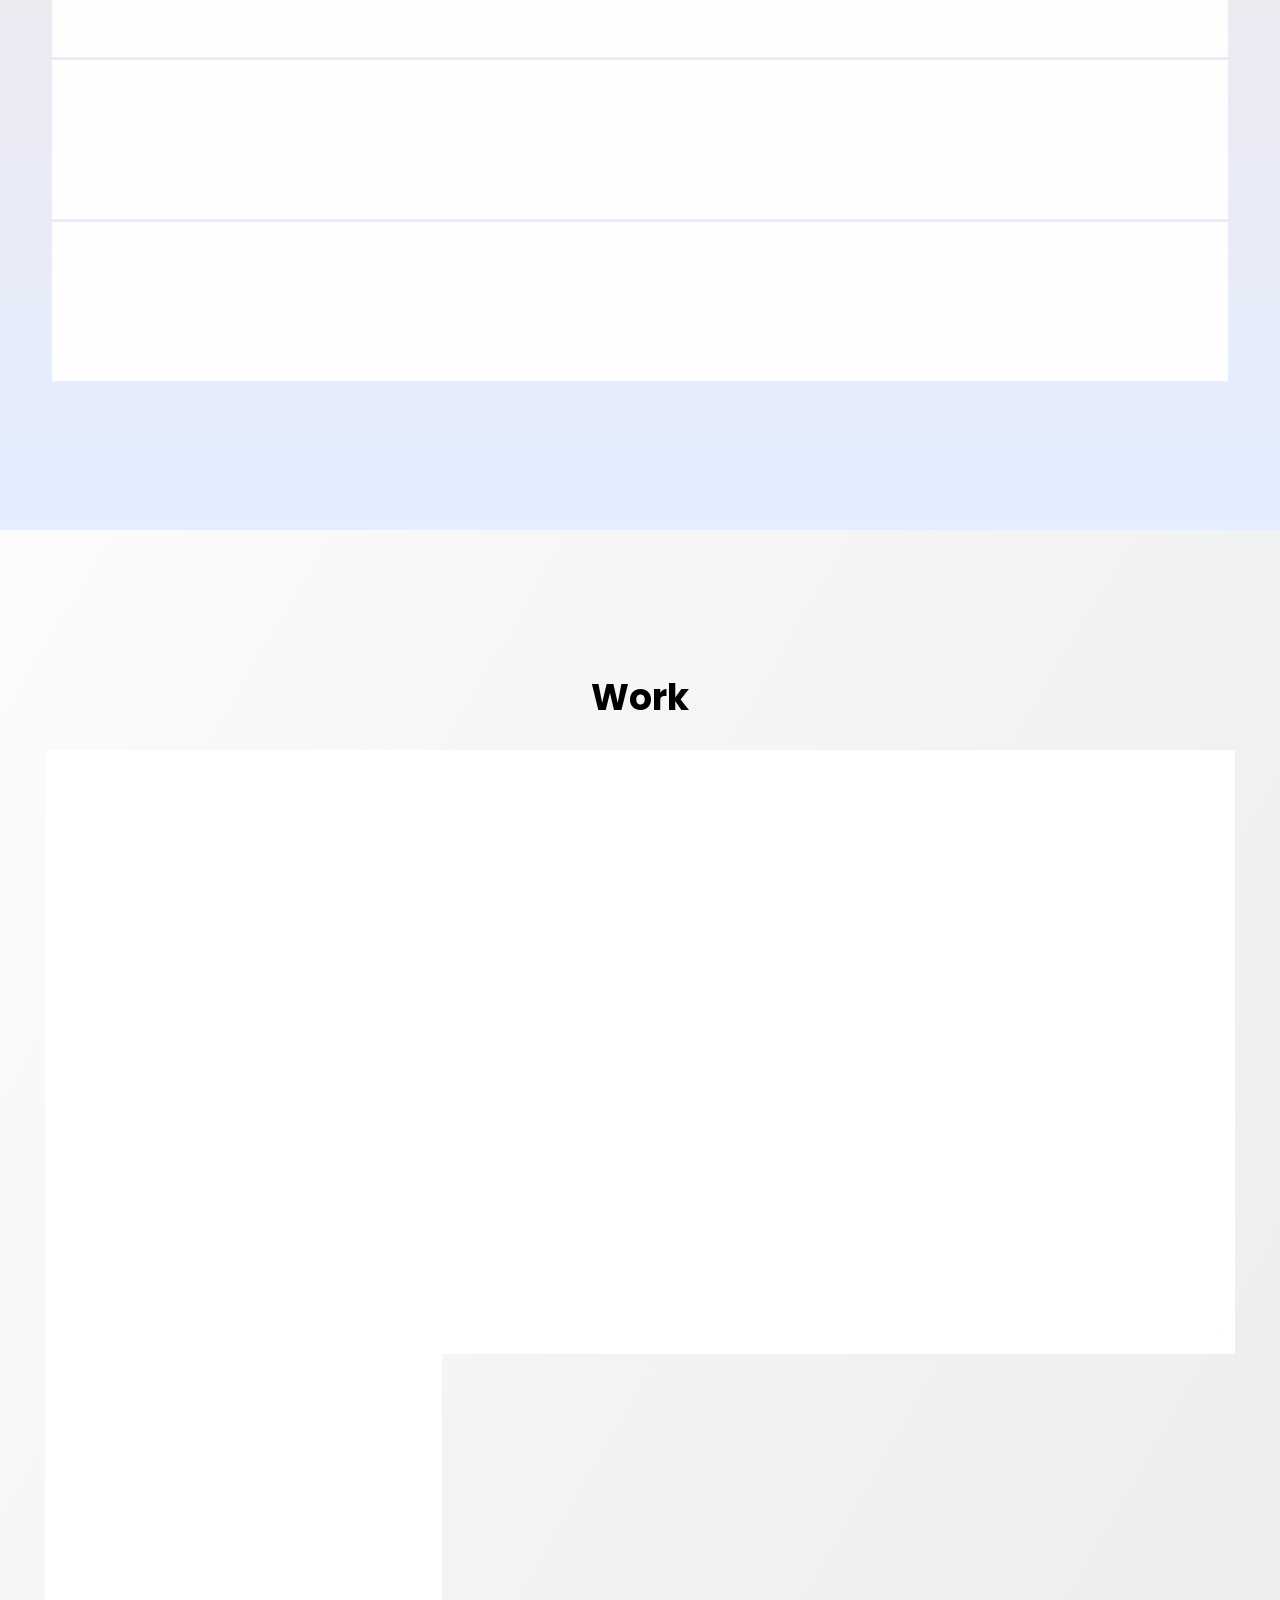
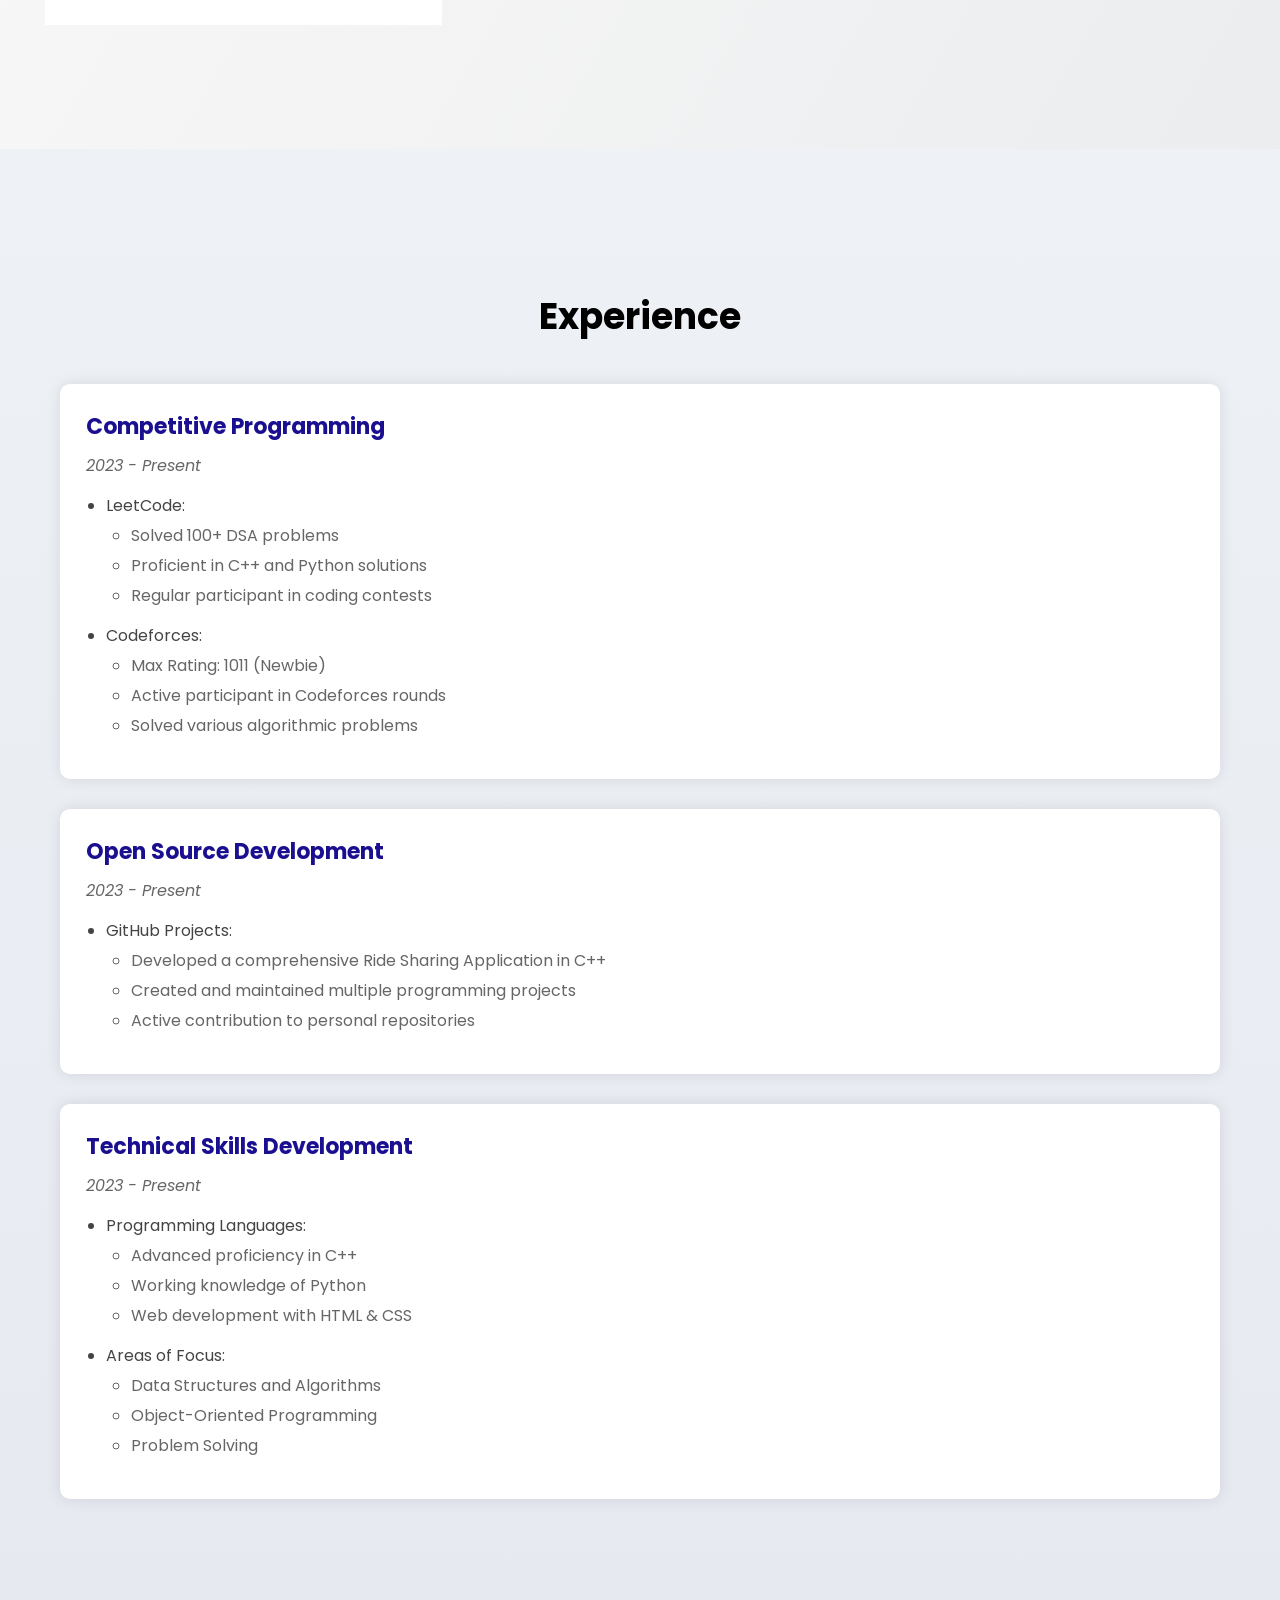
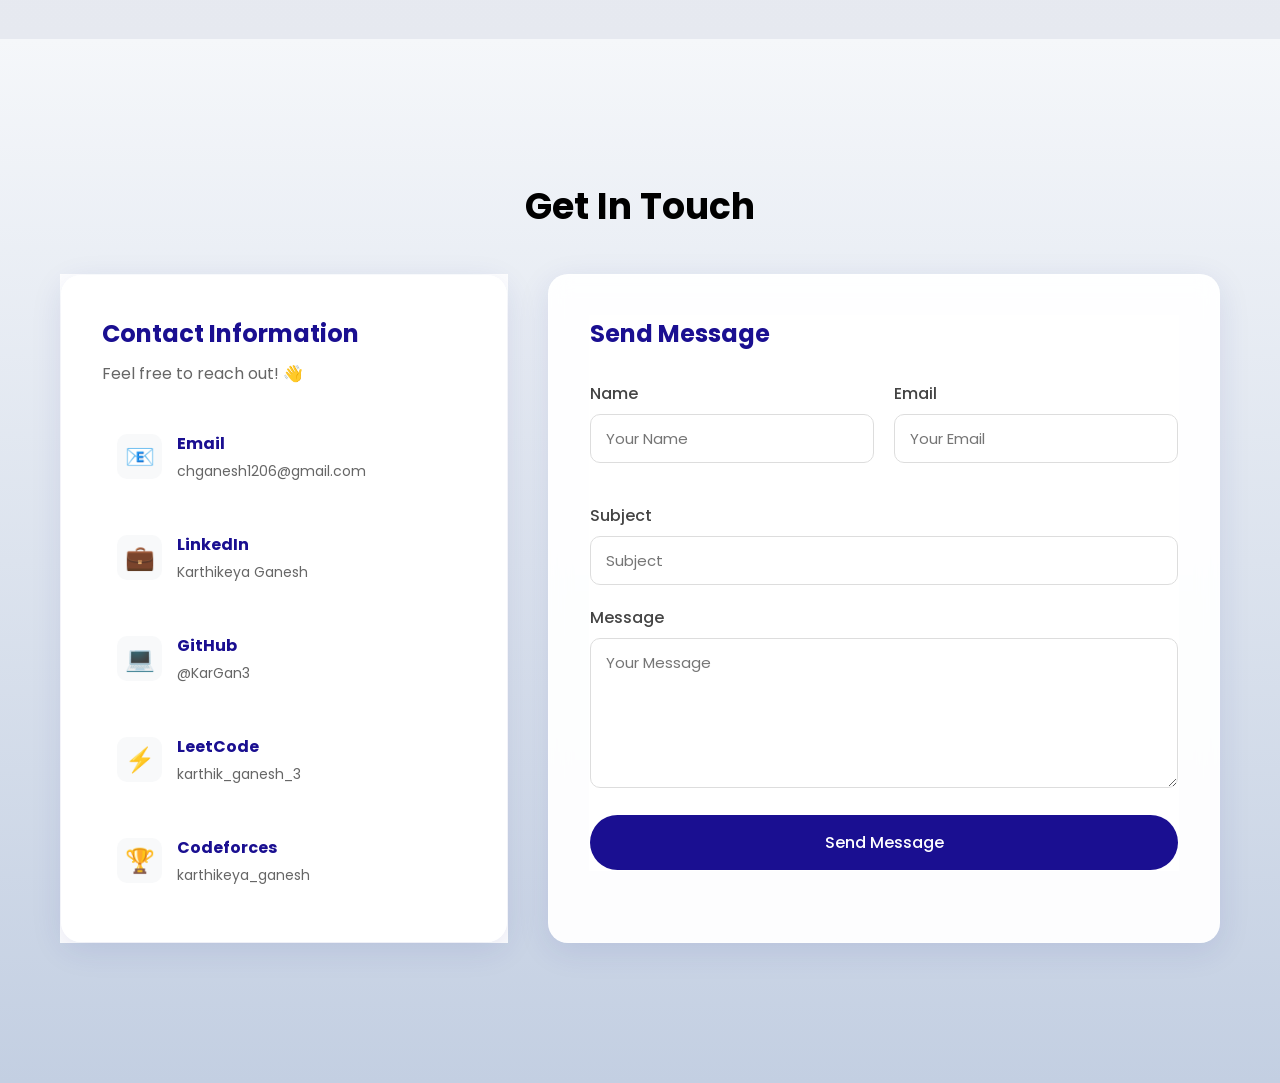
==== commit 49a9e7ac: "portfolio" ====
--- a/Index.html
+++ b/Index.html
@@ -44,24 +44,24 @@
       </p>
       <div class="social-links">
         <a href="https://www.linkedin.com/in/karthikeya-ganesh-0286682b3" target="_blank">
-          <img src="linkedin.png" alt="LinkedIn">
+          <img src="images/linkedin.png" alt="LinkedIn">
         </a>
         <a href="https://github.com/KarGan3" target="_blank">
-          <img src="github.png" alt="GitHub">
+          <img src="images/github.png" alt="GitHub">
         </a>
         <a href="https://instagram.com/kartik_ganesh_3" target="_blank">
-          <img src="instagram.jpeg" alt="Instagram">
+          <img src="images/instagram.jpeg" alt="Instagram">
         </a>
         <a href="https://leetcode.com/u/karthik_ganesh_3/" target="_blank">
-          <img src="leetcode.png" alt="LeetCode">
+          <img src="images/leetcode.png" alt="LeetCode">
         </a>
         <a href="https://codeforces.com/profile/karthikeya_ganesh" target="_blank">
-          <img src="codeforces.png" alt="Codeforces">
+          <img src="images/codeforces.png" alt="Codeforces">
         </a>
       </div>
     </div>
     <div class="hero-image">
-      <img src="hero.jpeg" alt="Karthikeya Ganesh">
+      <img src="images/hero.jpeg" alt="Karthikeya Ganesh">
       <div class="hero-shape"></div>
     </div>
   </section>
